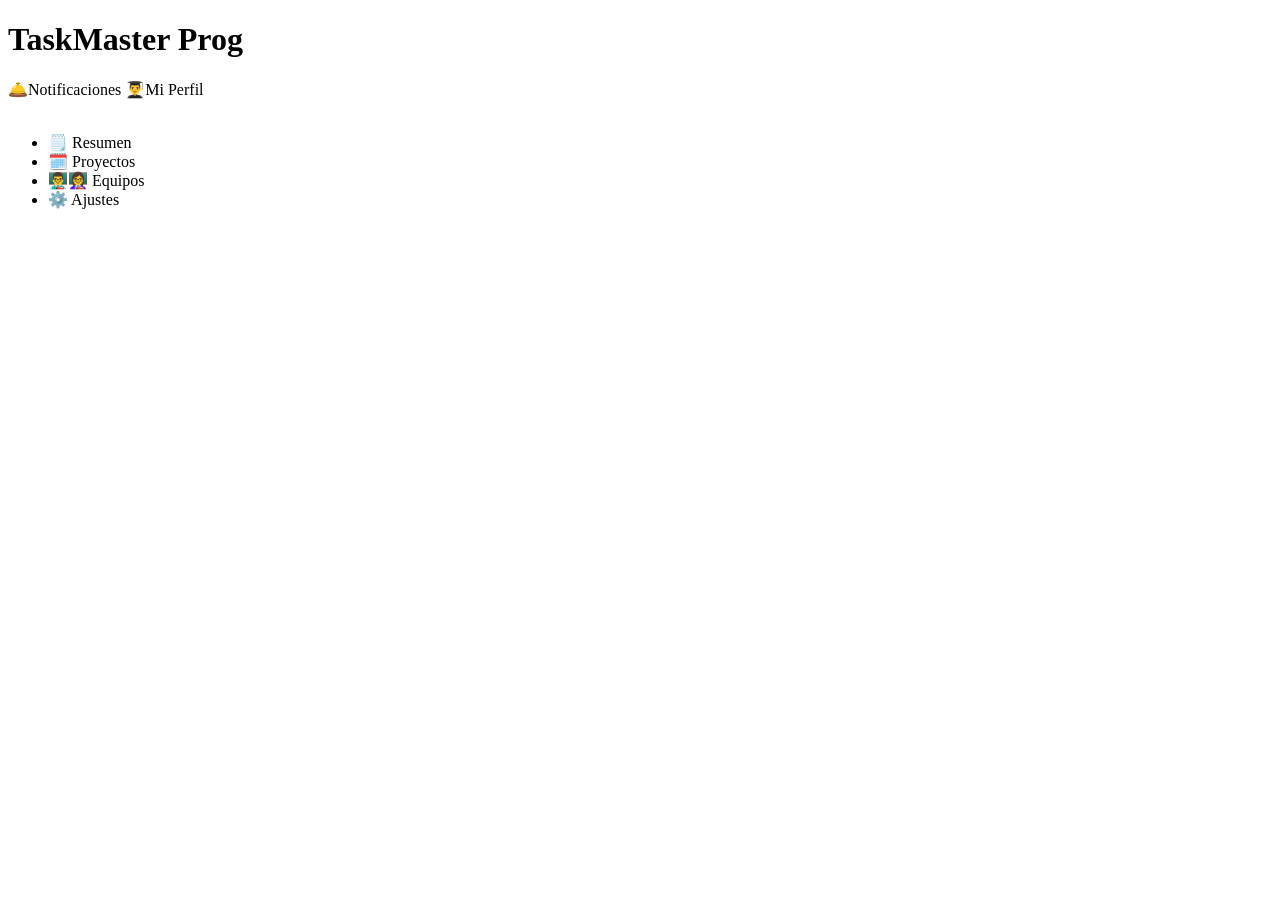
==== Dashboard/index.html @ df3cac8b "renombrado" ====
<!DOCTYPE html>
<html lang="en">
<head>
    <meta charset="UTF-8">
    <meta name="viewport" content="width=device-width, initial-scale=1.0">
    <title>Document</title>
    <link rel="stylesheet" href="style.css"
</head>
<body>
    <div class="dashboard">
        <header class="header">
            <div class="logo">
                <h1>TaskMaster Prog</h1>
            </div>
            <nav class="user-nav">
                <span>🛎️Notificaciones</span>
                <span>👨‍🎓Mi Perfil</span>
            </nav>
        </header>
        <aside class="sidebar">
            <div class="sidebar-logo">
                <img src="">
            </div>
            <nav>
                <ul>
                    <li>🗒️ Resumen</li>
                    <li>🗓️ Proyectos</li>
                    <li>👨‍🏫👩‍🏫 Equipos</li>
                    <li>⚙️ Ajustes</li>
                </ul>
            </nav>
        </aside>
    </div>
</body>
</html>
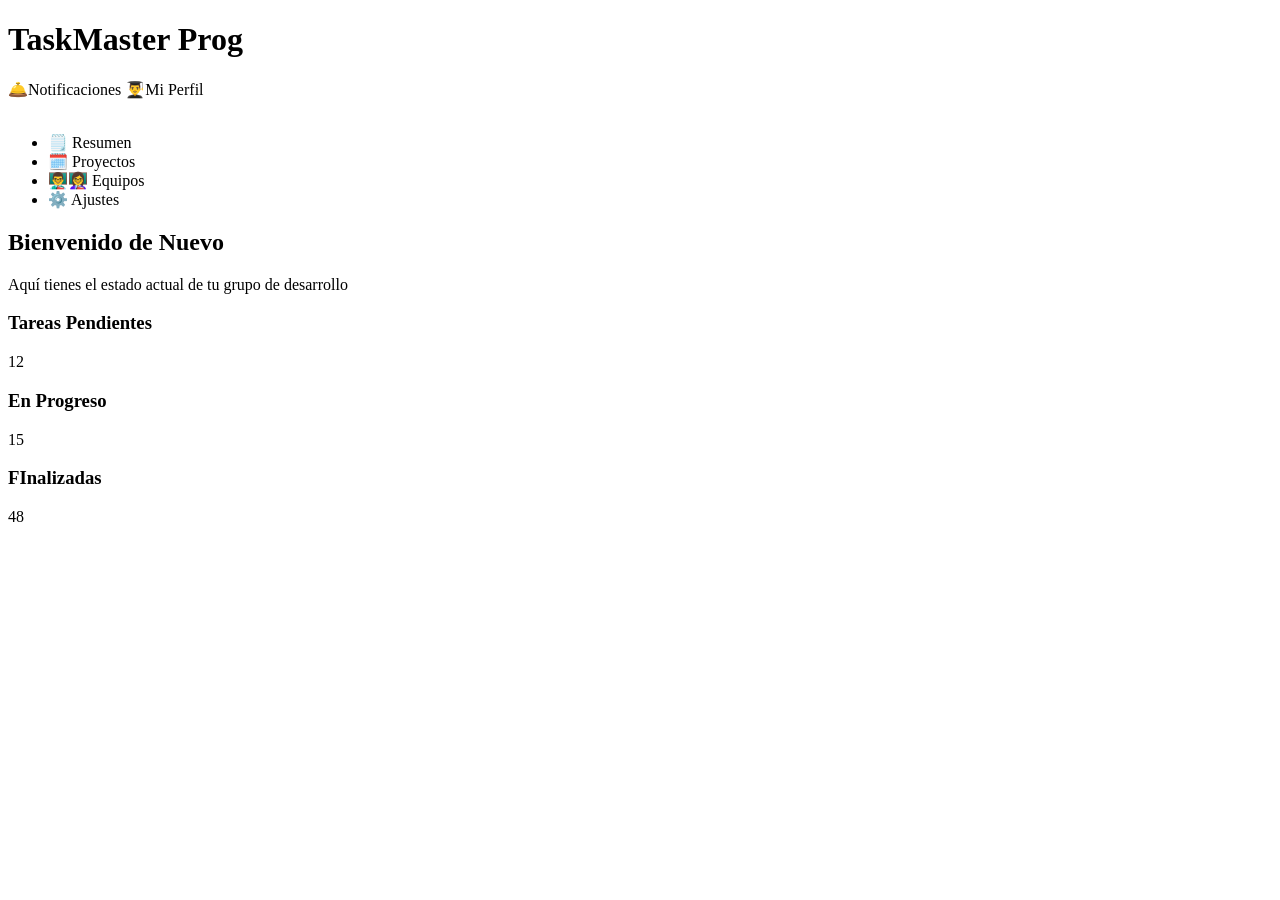
==== commit b2e7de99: "guardar" ====
--- a/Dashboard/index.html
+++ b/Dashboard/index.html
@@ -30,6 +30,27 @@
                 </ul>
             </nav>
         </aside>
+
+        <main class="main-content">
+            <section class="Welcome-section">
+            <h2>Bienvenido de Nuevo</h2>
+            <p>Aquí tienes el estado actual de tu grupo de desarrollo</p>
+            </section>
+            <section class="stat-grid">
+                <div class="card">
+                    <h3>Tareas Pendientes</h3>
+                    <p class="stat-number">12</p>
+                </div>
+                <div class="card">
+                    <h3>En Progreso</h3>
+                    <p class="stat-number">15</p>
+                </div>
+                <div class="card">
+                    <h3>FInalizadas</h3>
+                    <p class="stat-number">48</p>
+                </div>
+            </section>
+        </main>
     </div>
 </body>
 </html>
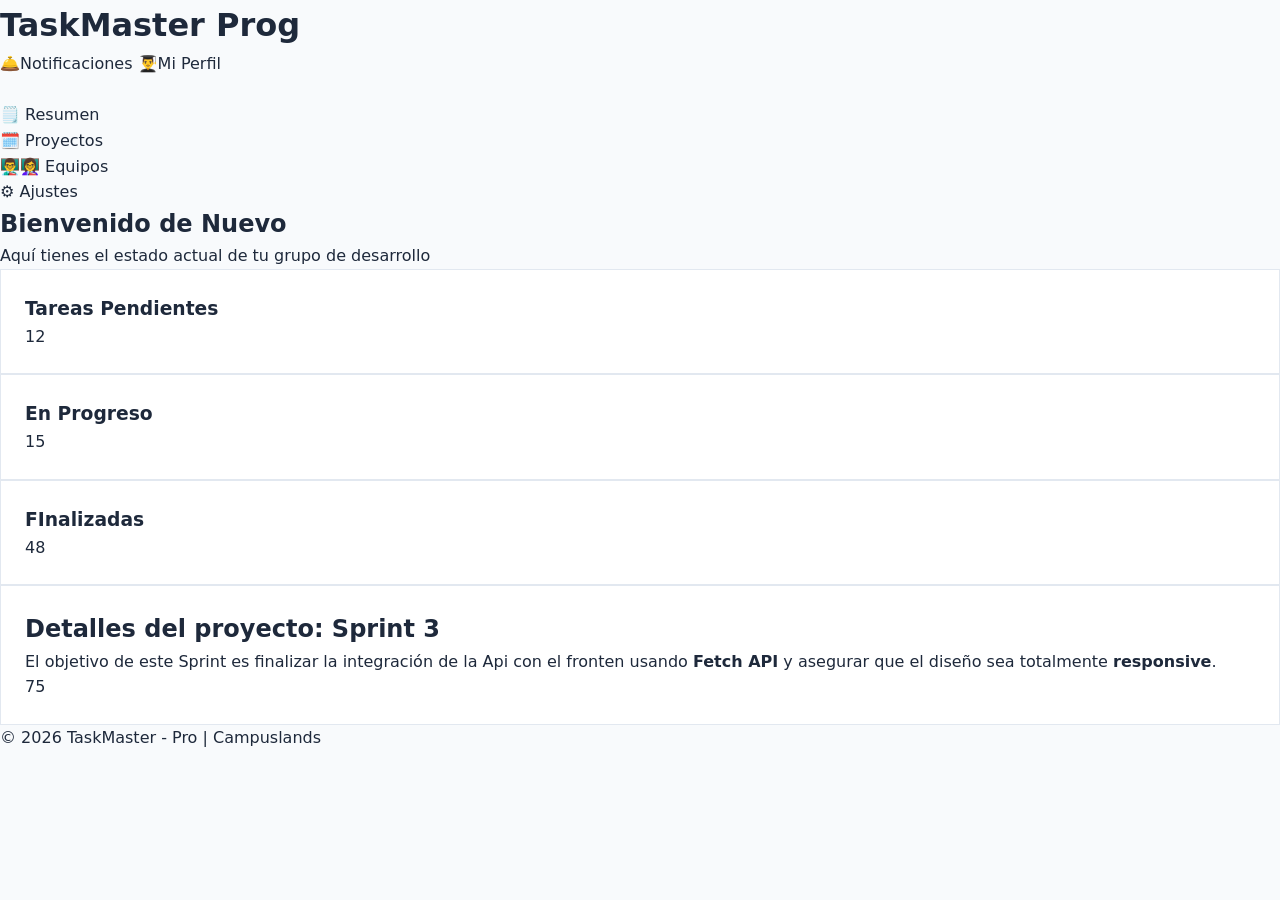
==== commit 1ad57f50: "guardadndo" ====
--- a/Dashboard/index.html
+++ b/Dashboard/index.html
@@ -4,7 +4,7 @@
     <meta charset="UTF-8">
     <meta name="viewport" content="width=device-width, initial-scale=1.0">
     <title>Document</title>
-    <link rel="stylesheet" href="style.css"
+    <link rel="stylesheet" href="style.css">
 </head>
 <body>
     <div class="dashboard">
@@ -50,7 +50,19 @@
                     <p class="stat-number">48</p>
                 </div>
             </section>
+            <section class="proojecr-details card">
+                <h2>Detalles del proyecto: Sprint 3</h2>
+                <p>El objetivo de este Sprint es finalizar la integración de la 
+                    Api con el fronten usando <strong>Fetch API</strong> y asegurar
+                    que el diseño sea totalmente <strong>responsive</strong>.</p>
+                    <div class="progress-bar">
+                        <div class="Progress" style="width: 75%;">75</div>
+                    </div>
+            </section>
         </main>
+        <footer class="footer">
+            <p>&copy; 2026 TaskMaster - Pro | Campuslands</p>
+        </footer>
     </div>
 </body>
 </html>
--- a/Dashboard/style.css
+++ b/Dashboard/style.css
@@ -0,0 +1,31 @@
+:root {
+    --primary: #4f46e5;
+    --primary-dark: #4338ca;
+    --secundary: #64748b;
+    --bg-body: #f8fafc;
+    --bg-card: #ffffff;
+    --text-main: #1e293b;
+    --text-muted: #64748b;
+    --sidebar-with: 260px;
+    --transition: all 0.3s ease;
+}
+
+* {
+    margin: 0;
+    padding: 0;
+    box-sizing: border-box;
+}
+
+body{
+    font-family: 'Inter',system-ui, -apple-system, BlinkMacSystemFont, 'Segoe UI', Roboto, Oxygen, Ubuntu, Cantarell, 'Open Sans', 'Helvetica Neue', sans-serif;
+
+    background-color: var(--bg-body);
+    color: var(--text-main);
+    line-height: 1.6;
+}
+
+.card {
+    background: var(--bg-card);
+    padding: 1.5rem;
+    border: 1px solid #e2e8f0;
+}
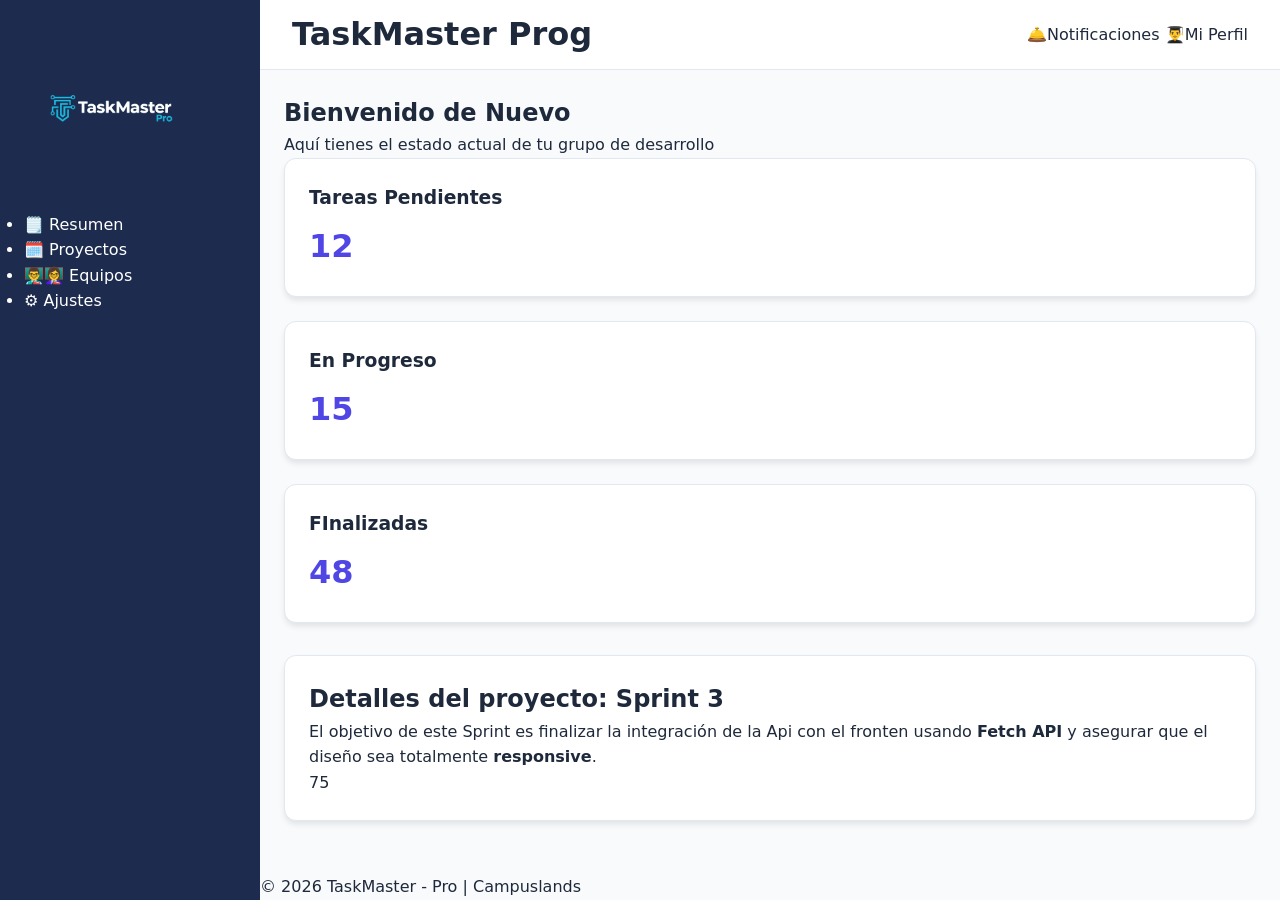
==== commit 3d78b512: "guardar" ====
--- a/Dashboard/index.html
+++ b/Dashboard/index.html
@@ -19,7 +19,7 @@
         </header>
         <aside class="sidebar">
             <div class="sidebar-logo">
-                <img src="">
+                <img src="logo.png">
             </div>
             <nav>
                 <ul>
--- a/Dashboard/style.css
+++ b/Dashboard/style.css
@@ -27,5 +27,95 @@
 .card {
     background: var(--bg-card);
     padding: 1.5rem;
-    border: 1px solid #e2e8f0;
-}+    border: 1px solid #e2e8f0; 
+    border-radius: 12px;
+    box-shadow: 0 4px 6px -1px rgba(0, 0, 0, 0.1);
+    width: 100%;
+    transition: var(--transition);
+}
+.card:hover{
+transform: translateY(-4px);
+box-shadow: 0 10px 15px -3px rgba(0, 0, 0, 0.3);
+}
+
+.stat-number{
+    font-size: 2rem;
+    font-weight: 700;
+    color: var(--primary);
+    margin-top: 0.5rem;
+}
+
+.dashboard {
+    display: grid;
+    grid-template-columns: 1fr;
+    min-height: 100vh;
+}
+
+.header {
+    background: white;
+    padding: 1rem 1.5rem;
+    border-bottom: 1px solid #e2e8f0;
+    display: flex;
+    align-items: center;
+    justify-content: space-between;
+}
+
+.main-content {
+    padding: 1.5rem;
+    width: 100%;
+}
+
+.stat-grid {
+    display: grid;
+    grid-template-columns: 1fr;
+    gap: 1.5rem;
+    margin-bottom: 2rem;
+    width: 100%;
+}
+
+.sidebar {
+    display: none;
+}
+
+@media(min-width: 1024px){
+    .dashboard{
+        grid-template-columns: var(--sidebar-with) 1fr;
+        grid-template-rows: 70px 1fr auto;
+        grid-template-areas:
+        "sidebar header"
+        "sidebar main"
+        "sidebar footer";
+    }
+
+    .header{
+        grid-area: header;
+        padding: 1rem 2rem;
+    }
+
+    .sidebar {
+        grid-area: sidebar;
+        display: flex;
+        flex-direction: column;
+        background-color: #1c2b4e;
+        color: white;
+        padding: 1.5rem;
+        height: 100vh;
+        position: sticky;
+        top: 0;
+    }
+
+    .sidebar-logo img {
+        max-width: 180px;
+        width: 100%;
+        height: auto;
+        object-fit: contain;
+        filter: brightness(1.1);
+    }
+    .main-content {
+        grid-area: main;
+    }
+
+    .footer {
+        grid-area: footer;
+    }
+}
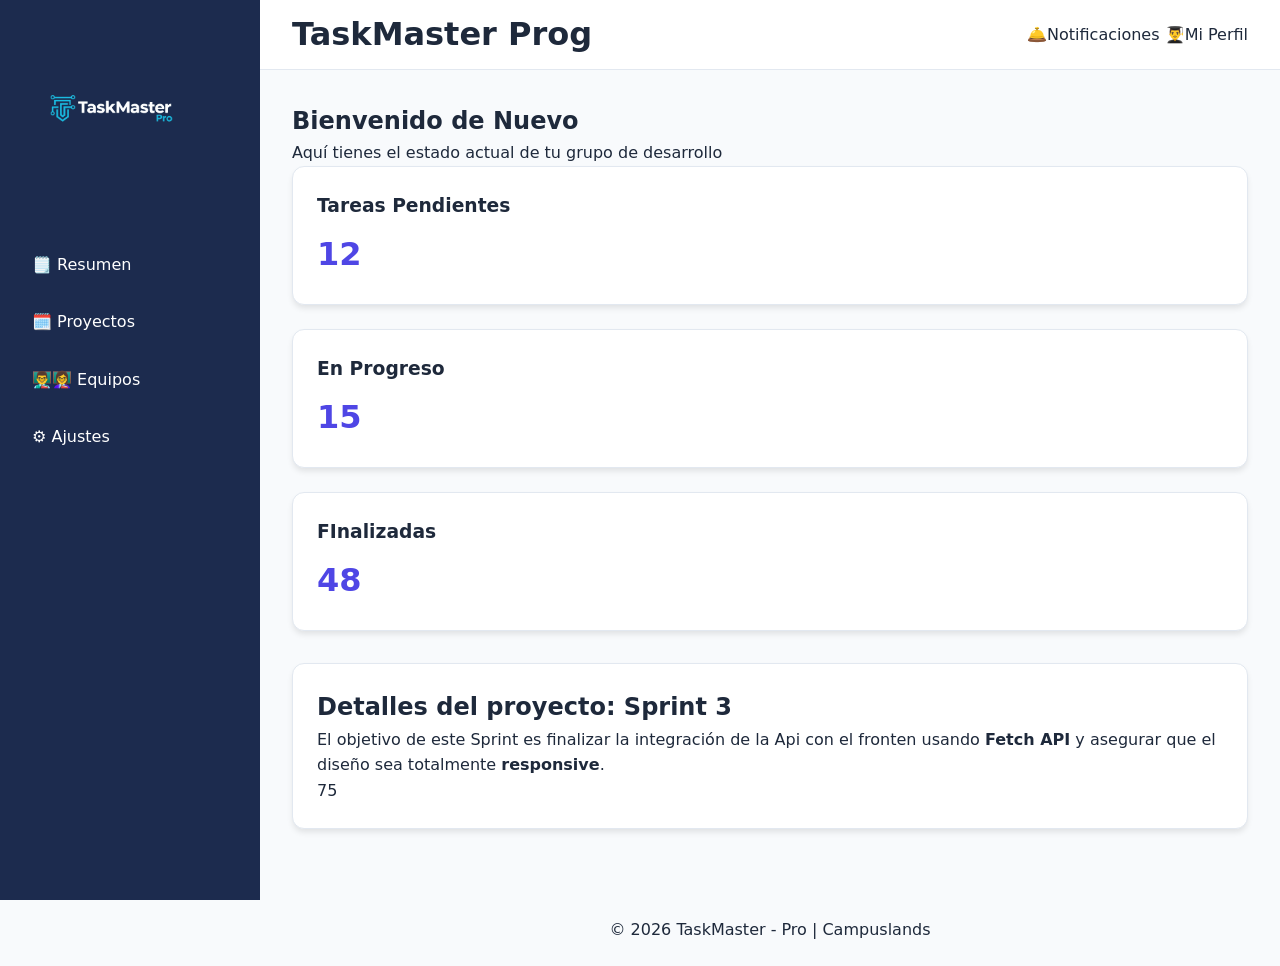
==== commit 7d92b6aa: "agregado" ====
--- a/Dashboard/index.html
+++ b/Dashboard/index.html
@@ -23,10 +23,10 @@
             </div>
             <nav>
                 <ul>
-                    <li>🗒️ Resumen</li>
-                    <li>🗓️ Proyectos</li>
-                    <li>👨‍🏫👩‍🏫 Equipos</li>
-                    <li>⚙️ Ajustes</li>
+                    <li><a href="">🗒️ Resumen</a></li>
+                    <li><a href="">🗓️ Proyectos</a></li>
+                    <li><a href="">👨‍🏫👩‍🏫 Equipos</a></li>
+                    <li><a href="">⚙️ Ajustes</a></li>
                 </ul>
             </nav>
         </aside>
@@ -50,7 +50,7 @@
                     <p class="stat-number">48</p>
                 </div>
             </section>
-            <section class="proojecr-details card">
+            <section class="project-details card">
                 <h2>Detalles del proyecto: Sprint 3</h2>
                 <p>El objetivo de este Sprint es finalizar la integración de la 
                     Api con el fronten usando <strong>Fetch API</strong> y asegurar
--- a/Dashboard/style.css
+++ b/Dashboard/style.css
@@ -113,9 +113,40 @@
     }
     .main-content {
         grid-area: main;
+        max-width: none;
+        padding: 2rem;
+        width: 100%;
     }
 
     .footer {
         grid-area: footer;
+        padding: 1.5rem;
+        text-align: center;
+        margin-top: 2rem;
+    }
+
+    .sidebar ul {
+        list-style: none;
+        margin-top: 2rem;
+    }
+
+    .sidebar li {
+        margin-bottom: 1rem;
+    }
+
+    .sidebar a{
+        color: #ffffff;
+        text-decoration: none;
+        font-weight: 500;
+        display: block;
+        padding: 0.5rem;
+        transition: var(--transition);
+    }
+
+    .sidebar a:hover {
+        color: #5d8cfa;
+        border: 1px solid;
+        border-radius: 5px;
+        background-color: #ffffff;
     }
 }
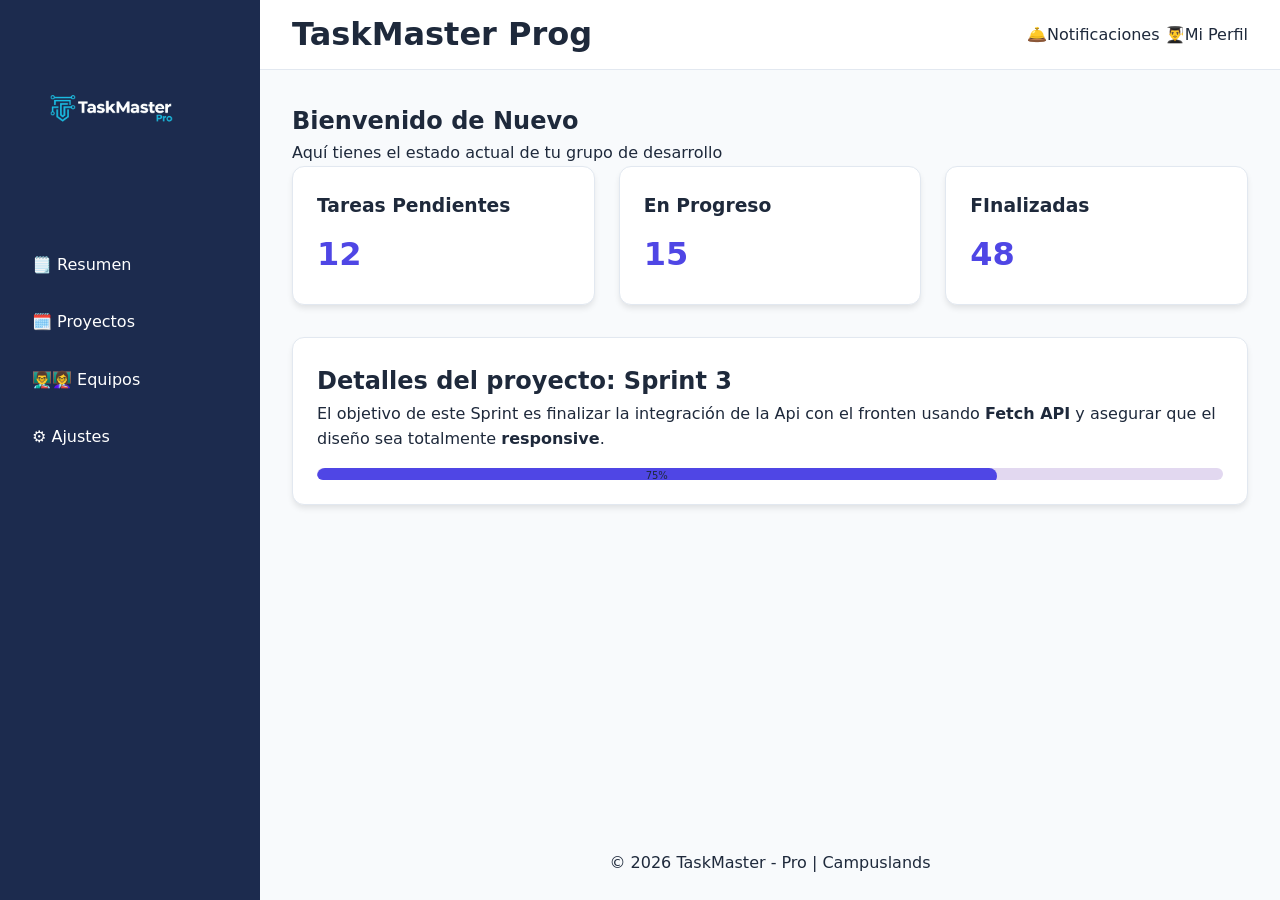
==== commit e2dd0fb0: "guardar" ====
--- a/Dashboard/index.html
+++ b/Dashboard/index.html
@@ -23,10 +23,10 @@
             </div>
             <nav>
                 <ul>
-                    <li><a href="">🗒️ Resumen</a></li>
-                    <li><a href="">🗓️ Proyectos</a></li>
-                    <li><a href="">👨‍🏫👩‍🏫 Equipos</a></li>
-                    <li><a href="">⚙️ Ajustes</a></li>
+                    <li><a href="#">🗒️ Resumen</a></li>
+                    <li><a href="#">🗓️ Proyectos</a></li>
+                    <li><a href="#">👨‍🏫👩‍🏫 Equipos</a></li>
+                    <li><a href="#">⚙️ Ajustes</a></li>
                 </ul>
             </nav>
         </aside>
@@ -56,7 +56,7 @@
                     Api con el fronten usando <strong>Fetch API</strong> y asegurar
                     que el diseño sea totalmente <strong>responsive</strong>.</p>
                     <div class="progress-bar">
-                        <div class="Progress" style="width: 75%;">75</div>
+                        <div class="progress">75%</div>
                     </div>
             </section>
         </main>
--- a/Dashboard/style.css
+++ b/Dashboard/style.css
@@ -149,4 +149,35 @@
         border-radius: 5px;
         background-color: #ffffff;
     }
+
+    .stat-grid {
+        grid-template-columns: repeat(3, 1fr);
+    }
+
+    .progress-bar {
+        background: var(--primary);
+        border-radius: 100px;
+        height: 12px;
+        margin-top: 1rem;
+        overflow: hidden;
+    }
 }
+
+
+.progress-bar {
+    background: #e2d8f0;
+    border-radius: 100px;
+    height: 12px;
+    margin-top: 1rem;
+    overflow: hidden;
+}
+
+.progress {
+    background: var(--primary);
+    width: 75%;
+    font-size: 10px;
+    display: flex;
+    align-items: center;
+    justify-content: center;
+    border-radius: 999px;
+}
